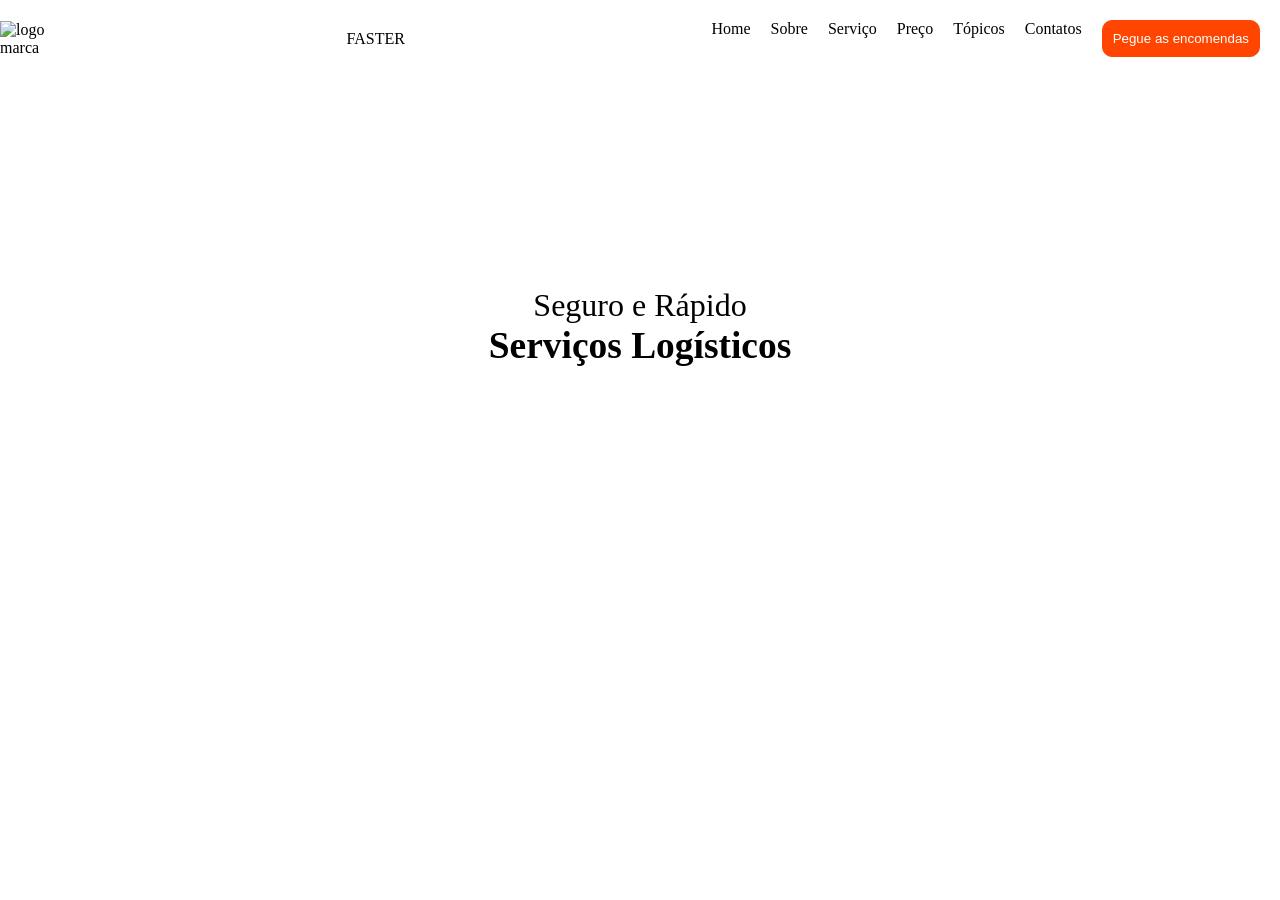
==== landpageex.html @ 6897a3f4 "add site principal e folha de estilo" ====
<!DOCTYPE html>
<html lang="pt-br">
  <head>
    <meta charset="UTF-8" />
    <meta name="viewport" content="width=device-width, initial-scale=1.0" />
    <title>FASTER</title>
    <link rel="stylesheet" href="pagestyle.css">
  </head>

  <body>
    <header class="naveg">
      <img
        class="img"
        src="https://encrypted-tbn0.gstatic.com/images?q=tbn:ANd9GcTDOIsJXj-jsWn_DzqWiy0N_G9Iv50aWRm6ng&s"
        alt="logo marca"
      />
      <div class="logo">FASTER</div>
      <nav class="lista">
          <ul class="opcoes">Home</ul>
          <ul class="opcoes">Sobre</ul>
          <ul class="opcoes">Serviço</ul>
          <ul class="opcoes">Preço</ul>
          <ul class="opcoes">Tópicos</ul>
          <ul class="opcoes">Contatos</ul>
          <ul><button>Pegue as encomendas</button></ul>
      </nav>
    </header>
    <main>
    <section class="image-log">
      <div class="text"></div>
        <p>Seguro e Rápido</p>
        <h3>Serviços Logísticos</h3>
      </div>
    </section>
    </main>
  </body>
</html>
---- pagestyle.css ----
* {
    margin: 0;
    padding: 0;
  }

 .naveg {
    display: flex;
    justify-content: space-between;
    align-items: center;
  }
  .lista {
    display: flex;
    flex-direction: center;
    justify-content: center;
    align-content: center;
    text-align: center;
    padding: 20px;
    margin: 0;
    gap: 20px; 
  }
  .img {
    display: flex;
    justify-content: flex-start;
    width: 60px;
  }
  .faster {
    display: flex;
    align-content: end;
    align-self: center;
    font-size: 25px;
    font-style: bold;
    color: orangered;
  }
  button {
    border: solid 1px orangered;
    border-radius: 10px;
    color: white;
    padding: 10px;
    background-color: orangered;
    transition: background-color   0.5s ease, color 0.5s ease;
  }
  button:hover {
    background-color: aliceblue;
    color: orangered;
  }
  .nav {
    display: flex;
    flex-flow: nowrap;
    justify-content: space-around;
    position: absolute;
    top: 5%;
    left: 50%;
    transform: translate(-50%, -50%);
  }
  .image-log {
    display: flex;
    flex-direction: column;
    justify-content: center;
    align-items: center;
    text-align: center;
    top: 50%;
    font-size: 200%;
    background-image: url(https://img.ibxk.com.br/2013/5/materias/4426485393141937-o.jpg);
    background-size: cover;
    background-repeat: no-repeat;
    height: 500px;
    filter: brightness(0.40);
  }
  .text {
    color: azure;
  }
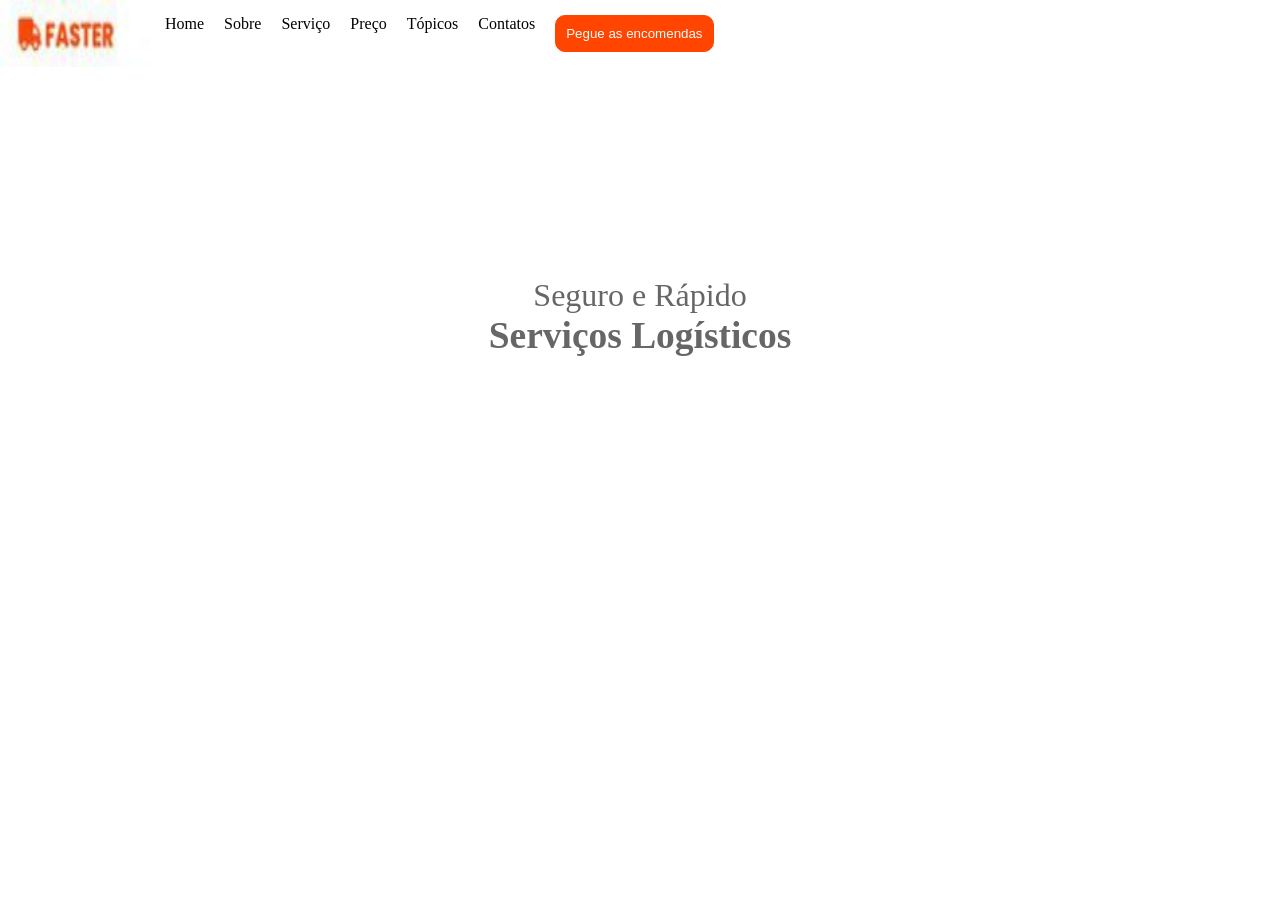
==== commit 9a000cad: "foi o que consegui fazer" ====
--- a/landpageex.html
+++ b/landpageex.html
@@ -8,13 +8,12 @@
   </head>
 
   <body>
-    <header class="naveg">
+    <header>
       <img
         class="img"
-        src="https://encrypted-tbn0.gstatic.com/images?q=tbn:ANd9GcTDOIsJXj-jsWn_DzqWiy0N_G9Iv50aWRm6ng&s"
+        src="logo.jpeg"
         alt="logo marca"
       />
-      <div class="logo">FASTER</div>
       <nav class="lista">
           <ul class="opcoes">Home</ul>
           <ul class="opcoes">Sobre</ul>
--- a/pagestyle.css
+++ b/pagestyle.css
@@ -3,25 +3,30 @@
     padding: 0;
   }
 
- .naveg {
+ header {
     display: flex;
-    justify-content: space-between;
-    align-items: center;
+    justify-content: baseline;
+    align-content: center;
   }
   .lista {
     display: flex;
-    flex-direction: center;
-    justify-content: center;
+    justify-content: space-between;
     align-content: center;
-    text-align: center;
-    padding: 20px;
+    padding: 15px;
     margin: 0;
     gap: 20px; 
+  }
+  .opcoes:hover {
+    display: flex;
+    flex-wrap: nowrap;
+    background-color: orangered;
+    color: aliceblue;
+    font-weight: bold;
   }
   .img {
     display: flex;
     justify-content: flex-start;
-    width: 60px;
+    width: 150px;
   }
   .faster {
     display: flex;
@@ -32,26 +37,22 @@
     color: orangered;
   }
   button {
+    display: flex;
+    justify-content: flex-end;
+    align-self: flex-end;
     border: solid 1px orangered;
     border-radius: 10px;
     color: white;
     padding: 10px;
     background-color: orangered;
-    transition: background-color   0.5s ease, color 0.5s ease;
+    transition: background-color   0.2s ease, color 0.2s ease;
   }
   button:hover {
     background-color: aliceblue;
     color: orangered;
   }
-  .nav {
-    display: flex;
-    flex-flow: nowrap;
-    justify-content: space-around;
-    position: absolute;
-    top: 5%;
-    left: 50%;
-    transform: translate(-50%, -50%);
-  }
+  
+  
   .image-log {
     display: flex;
     flex-direction: column;
@@ -65,7 +66,6 @@
     background-repeat: no-repeat;
     height: 500px;
     filter: brightness(0.40);
+    color: white;
   }
-  .text {
-    color: azure;
-  }+  
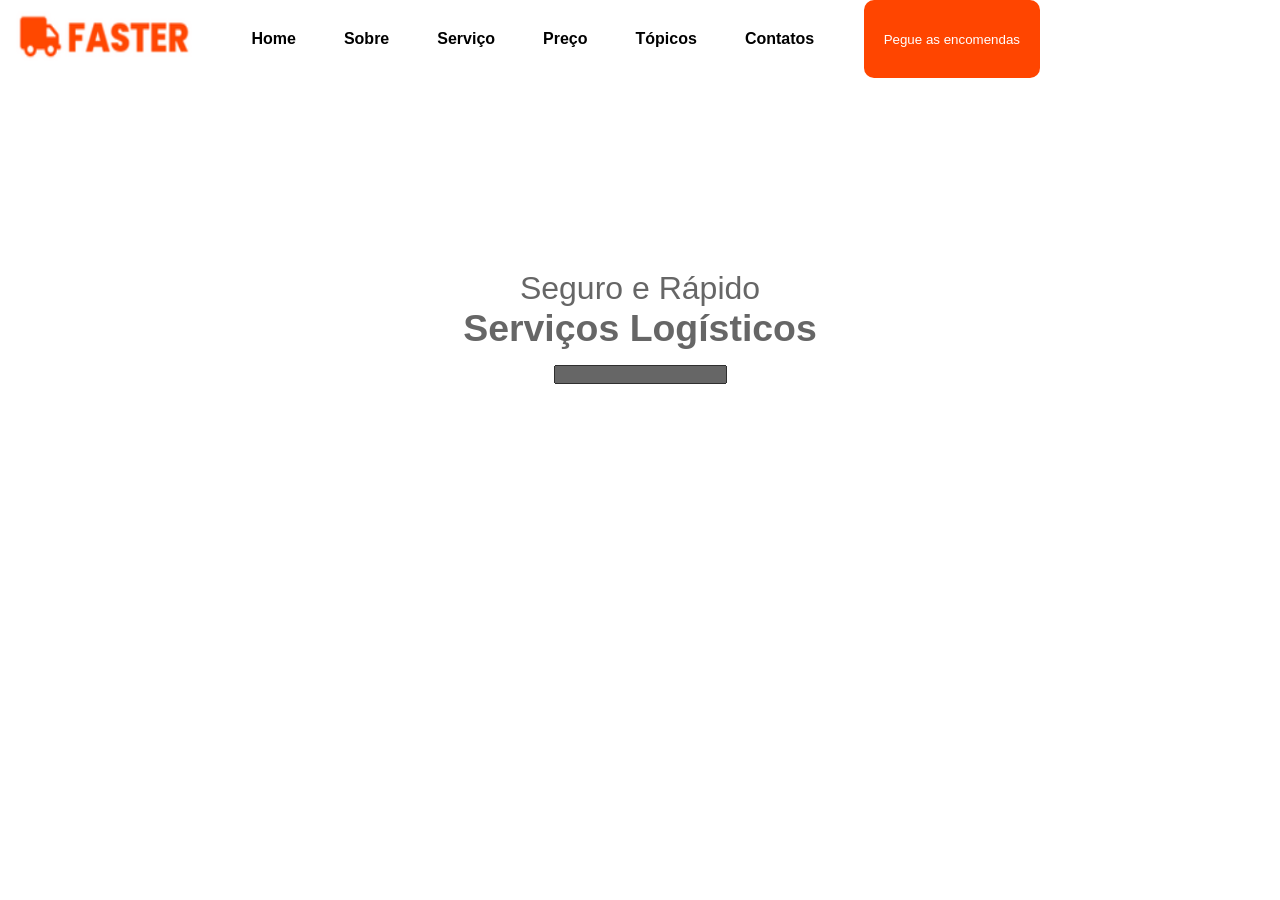
==== commit e311f86f: "feat: tentando fazer depois de muito tempo" ====
--- a/landpageex.html
+++ b/landpageex.html
@@ -10,26 +10,30 @@
   <body>
     <header>
       <img
-        class="img"
-        src="logo.jpeg"
+        class="logo"
+        src="logo.png"
         alt="logo marca"
       />
       <nav class="lista">
-          <ul class="opcoes">Home</ul>
-          <ul class="opcoes">Sobre</ul>
-          <ul class="opcoes">Serviço</ul>
-          <ul class="opcoes">Preço</ul>
-          <ul class="opcoes">Tópicos</ul>
-          <ul class="opcoes">Contatos</ul>
-          <ul><button>Pegue as encomendas</button></ul>
+          <a class="opcoes">Home</a>
+          <a class="opcoes">Sobre</a>
+          <a class="opcoes">Serviço</a>
+          <a class="opcoes">Preço</a>
+          <a class="opcoes">Tópicos</a>
+          <a class="opcoes">Contatos</a>
       </nav>
+      <button class="btn-encomendas">Pegue as encomendas</button>
     </header>
     <main>
     <section class="image-log">
-      <div class="text"></div>
+      <div class="text">
         <p>Seguro e Rápido</p>
         <h3>Serviços Logísticos</h3>
+        <input type="text" name="pesquisar" id="pesquisar">
       </div>
+    </section>
+    <section>
+
     </section>
     </main>
   </body>
--- a/pagestyle.css
+++ b/pagestyle.css
@@ -1,53 +1,52 @@
  * {
     margin: 0;
     padding: 0;
+    font-family: sans-serif;
   }
 
  header {
     display: flex;
-    justify-content: baseline;
-    align-content: center;
+    justify-content: space-between;
   }
   .lista {
     display: flex;
-    justify-content: space-between;
-    align-content: center;
-    padding: 15px;
-    margin: 0;
-    gap: 20px; 
+    position: relative;
+    justify-content: center;
+    flex-direction: row;
+    padding: 15px 20px;
+    gap: 8px; 
   }
+  .opcoes {
+    padding: 15px 20px;
+    width: auto;
+    font-weight: bolder;
+  }
+
   .opcoes:hover {
     display: flex;
     flex-wrap: nowrap;
     background-color: orangered;
     color: aliceblue;
     font-weight: bold;
+    
   }
-  .img {
-    display: flex;
-    justify-content: flex-start;
-    width: 150px;
+  .logo {
+    width: 12rem;
+    height: 4rem;
+    margin-left: 10px;
+    margin-top: 5px;
   }
-  .faster {
-    display: flex;
-    align-content: end;
-    align-self: center;
-    font-size: 25px;
-    font-style: bold;
-    color: orangered;
-  }
-  button {
-    display: flex;
-    justify-content: flex-end;
-    align-self: flex-end;
-    border: solid 1px orangered;
+  
+  .btn-encomendas {
+    margin-right: 15rem;
+    border: none;
     border-radius: 10px;
     color: white;
-    padding: 10px;
+    padding: 15px 20px;
     background-color: orangered;
     transition: background-color   0.2s ease, color 0.2s ease;
   }
-  button:hover {
+  .btn-encomendas:hover {
     background-color: aliceblue;
     color: orangered;
   }
@@ -67,5 +66,8 @@
     height: 500px;
     filter: brightness(0.40);
     color: white;
+    z-index: -1;
   }
+
+  
   
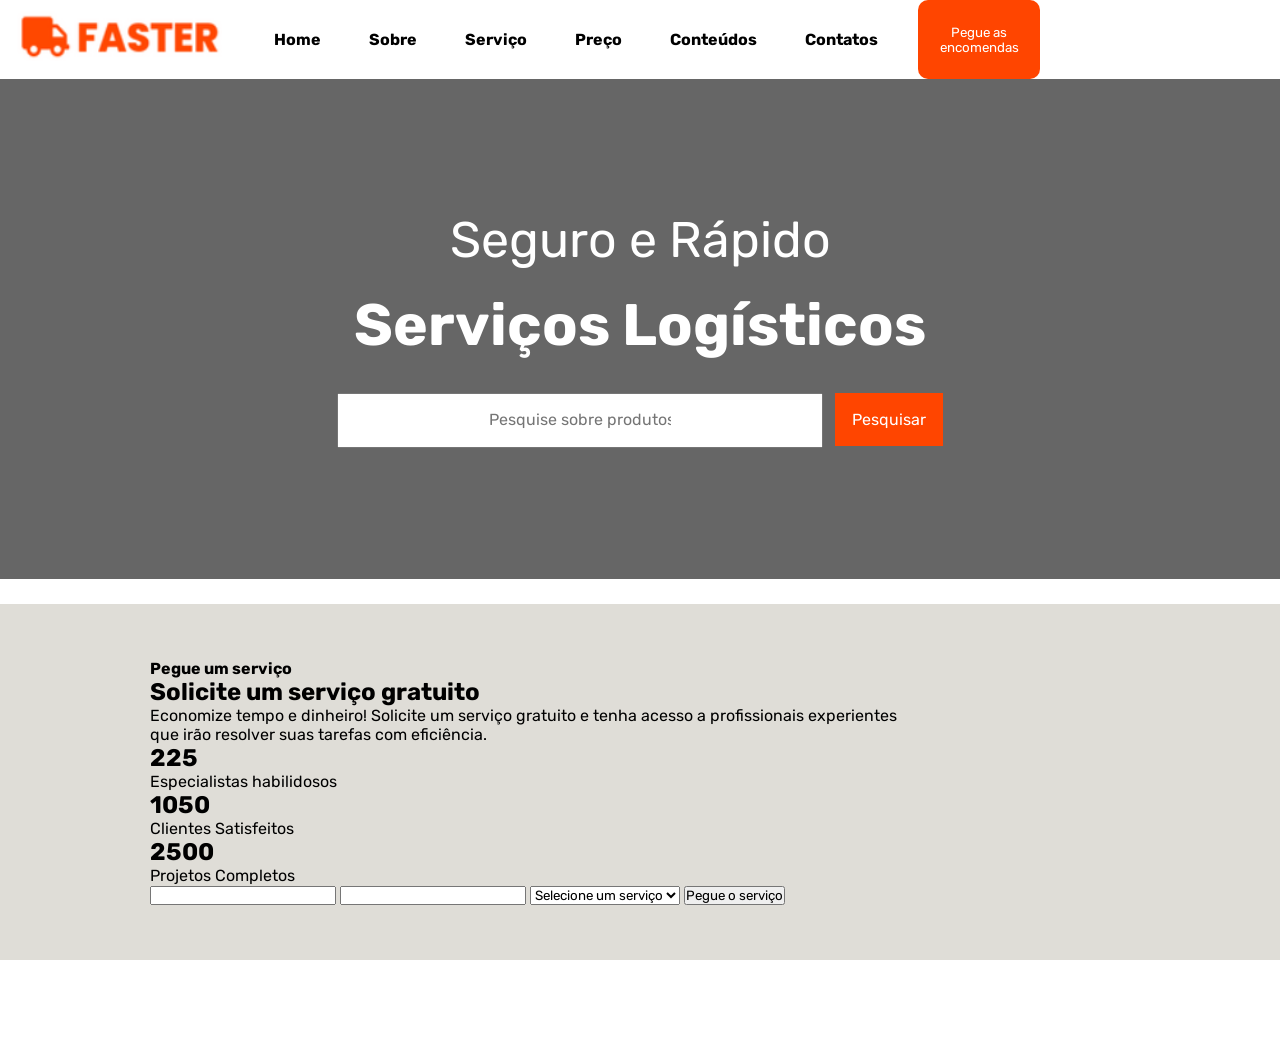
==== commit c83d3f07: "feat: continuando a outra parte" ====
--- a/landpageex.html
+++ b/landpageex.html
@@ -19,21 +19,40 @@
           <a class="opcoes">Sobre</a>
           <a class="opcoes">Serviço</a>
           <a class="opcoes">Preço</a>
-          <a class="opcoes">Tópicos</a>
+          <a class="opcoes">Conteúdos</a>
           <a class="opcoes">Contatos</a>
       </nav>
       <button class="btn-encomendas">Pegue as encomendas</button>
     </header>
     <main>
-    <section class="image-log">
-      <div class="text">
+    <section class="image">
+      <div class="content">
         <p>Seguro e Rápido</p>
         <h3>Serviços Logísticos</h3>
-        <input type="text" name="pesquisar" id="pesquisar">
+        <input type="text" name="pesquisar" id="pesquisar" placeholder="Pesquise sobre produtos e mais">
+        <button class="btn-pesquisa">Pesquisar</button>
       </div>
     </section>
-    <section>
-
+    <section class="pedir-servicos">
+        <h4>Pegue um serviço</h4>
+        <h1>Solicite um serviço gratuito</h1>
+        <p>Economize tempo e dinheiro! Solicite um serviço gratuito e tenha acesso a profissionais experientes <br> que irão resolver suas tarefas com eficiência.</p>
+        <div class="numeros-servicos">
+          <h1>225</h1>
+          <p>Especialistas habilidosos</p>
+          <h1>1050</h1>
+          <p>Clientes Satisfeitos</p>
+          <h1>2500</h1>
+          <p>Projetos Completos</p>
+        </div>
+        <form action="/servicos" class="pedidos-de-servico">
+          <input type="text" id="nome">
+          <input type="email" id="email">
+          <select name="servico" id="servico">
+            <option value="selecionar-servico" selected>Selecione um serviço</option>
+          </select>
+          <button>Pegue o serviço</button>
+        </form>
     </section>
     </main>
   </body>
--- a/pagestyle.css
+++ b/pagestyle.css
@@ -1,73 +1,136 @@
- * {
-    margin: 0;
-    padding: 0;
-    font-family: sans-serif;
-  }
+@import url("https://fonts.googleapis.com/css2?family=Rubik:ital,wght@0,300..900;1,300..900&display=swap");
 
- header {
-    display: flex;
-    justify-content: space-between;
-  }
-  .lista {
-    display: flex;
-    position: relative;
-    justify-content: center;
-    flex-direction: row;
-    padding: 15px 20px;
-    gap: 8px; 
-  }
-  .opcoes {
-    padding: 15px 20px;
-    width: auto;
-    font-weight: bolder;
-  }
+* {
+	margin: 0;
+	padding: 0;
+	font-family: "Rubik", sans-serif;
+}
 
-  .opcoes:hover {
-    display: flex;
-    flex-wrap: nowrap;
-    background-color: orangered;
-    color: aliceblue;
-    font-weight: bold;
-    
-  }
-  .logo {
-    width: 12rem;
-    height: 4rem;
-    margin-left: 10px;
-    margin-top: 5px;
-  }
-  
-  .btn-encomendas {
-    margin-right: 15rem;
-    border: none;
-    border-radius: 10px;
-    color: white;
-    padding: 15px 20px;
-    background-color: orangered;
-    transition: background-color   0.2s ease, color 0.2s ease;
-  }
-  .btn-encomendas:hover {
-    background-color: aliceblue;
-    color: orangered;
-  }
-  
-  
-  .image-log {
-    display: flex;
-    flex-direction: column;
-    justify-content: center;
-    align-items: center;
-    text-align: center;
-    top: 50%;
-    font-size: 200%;
-    background-image: url(https://img.ibxk.com.br/2013/5/materias/4426485393141937-o.jpg);
-    background-size: cover;
-    background-repeat: no-repeat;
-    height: 500px;
-    filter: brightness(0.40);
-    color: white;
-    z-index: -1;
-  }
+header {
+	display: flex;
+	justify-content: space-between;
+}
+.lista {
+	display: flex;
+	position: relative;
+	justify-content: center;
+	flex-direction: row;
+	padding: 15px 20px;
+	gap: 8px;
+	cursor: default;
+}
+.opcoes {
+	padding: 15px 20px;
+	width: auto;
+	font-weight: bolder;
+}
 
-  
-  +.opcoes:hover {
+	display: flex;
+	/* flex-wrap: nowrap; */
+	background-color: orangered;
+	color: aliceblue;
+	font-weight: bold;
+}
+.logo {
+	width: 14rem;
+	height: 4rem;
+	margin-left: 10px;
+	margin-top: 5px;
+}
+
+.btn-encomendas {
+	position: relative;
+	margin-right: 15rem;
+	border: none;
+	border-radius: 10px;
+	color: white;
+	padding: 10px 20px 10px 20px;
+	background-color: orangered;
+	transition: background-color 0.2s ease, color 0.2s ease;
+}
+.btn-encomendas:hover {
+	background-color: aliceblue;
+	color: orangered;
+}
+
+.image {
+	position: relative;
+	display: flex;
+	flex-direction: column;
+	justify-content: center;
+	align-items: center;
+	text-align: center;
+	background-image: url(https://img.ibxk.com.br/2013/5/materias/4426485393141937-o.jpg);
+	background-size: cover;
+	background-position: center;
+	height: 500px;
+	color: white;
+}
+
+.image:before {
+	content: "";
+	position: absolute;
+	top: 0;
+	left: 0;
+	width: 100%;
+	height: 100%;
+	background-color: rgba(0, 0, 0, 0.6); /* Escurece a imagem de fundo */
+	z-index: 1;
+}
+
+.content {
+	font-size: 50px;
+	position: relative;
+	z-index: 2;
+}
+
+.content p {
+	margin-bottom: 20px;
+}
+
+.content h3 {
+	margin-bottom: 18px;
+}
+
+#pesquisar {
+	padding: 18px 150px;
+	box-sizing: border-box;
+	text-align: left;
+}
+
+#pesquisar::placeholder {
+	width: 100%;
+	font-size: medium;
+}
+
+.btn-pesquisa {
+	padding: 17px;
+	gap: none;
+	background-color: orangered;
+	color: white;
+	border: none;
+	font-size: medium;
+}
+
+.btn-pesquisa:hover {
+	background-color: azure;
+	color: orangered;
+}
+
+.pedir-servicos {
+	background-color: rgb(223, 221, 215);
+	margin: 8% 0;
+	margin-top: 25px;
+	padding: 55px 150px;
+}
+
+
+.numeros-servicos {
+	display: block;
+	
+}
+
+.pedidos-de-servico {
+	margin-right: 150px;
+}
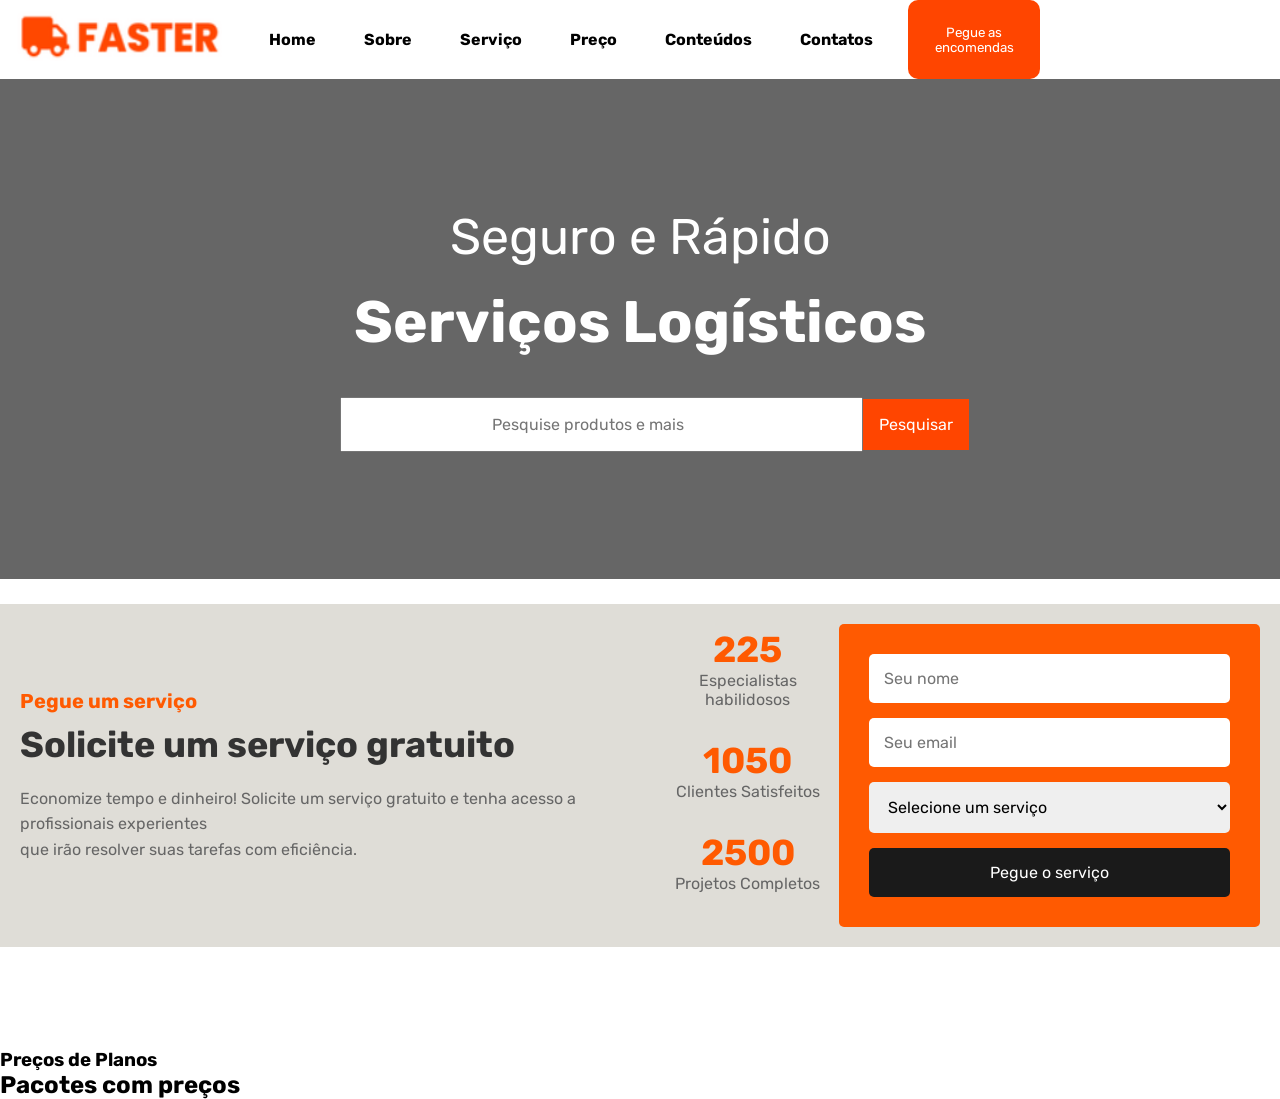
==== commit 95e6d0a3: "feat: 2 section finally" ====
--- a/landpageex.html
+++ b/landpageex.html
@@ -1,59 +1,79 @@
 <!DOCTYPE html>
 <html lang="pt-br">
-  <head>
-    <meta charset="UTF-8" />
-    <meta name="viewport" content="width=device-width, initial-scale=1.0" />
-    <title>FASTER</title>
-    <link rel="stylesheet" href="pagestyle.css">
-  </head>
 
-  <body>
-    <header>
-      <img
-        class="logo"
-        src="logo.png"
-        alt="logo marca"
-      />
-      <nav class="lista">
-          <a class="opcoes">Home</a>
-          <a class="opcoes">Sobre</a>
-          <a class="opcoes">Serviço</a>
-          <a class="opcoes">Preço</a>
-          <a class="opcoes">Conteúdos</a>
-          <a class="opcoes">Contatos</a>
-      </nav>
-      <button class="btn-encomendas">Pegue as encomendas</button>
-    </header>
-    <main>
+<head>
+  <meta charset="UTF-8" />
+  <meta name="viewport" content="width=device-width, initial-scale=1.0" />
+  <title>FASTER</title>
+  <link rel="stylesheet" href="pagestyle.css">
+</head>
+
+<body>
+  <header>
+    <img class="logo" src="logo.png" alt="logo marca" />
+    <nav class="lista">
+      <a class="opcoes">Home</a>
+      <a class="opcoes">Sobre</a>
+      <a class="opcoes">Serviço</a>
+      <a class="opcoes">Preço</a>
+      <a class="opcoes">Conteúdos</a>
+      <a class="opcoes">Contatos</a>
+    </nav>
+    <button class="btn-encomendas">Pegue as encomendas</button>
+  </header>
+  <main>
     <section class="image">
       <div class="content">
         <p>Seguro e Rápido</p>
         <h3>Serviços Logísticos</h3>
-        <input type="text" name="pesquisar" id="pesquisar" placeholder="Pesquise sobre produtos e mais">
+        <div class="search-service">
+          <input type="text" name="pesquisar" id="pesquisar" placeholder="Pesquise produtos e mais">
         <button class="btn-pesquisa">Pesquisar</button>
+        </div>
       </div>
     </section>
-    <section class="pedir-servicos">
+    <section class="order-services">
+      <div class="text-getquote">
         <h4>Pegue um serviço</h4>
         <h1>Solicite um serviço gratuito</h1>
-        <p>Economize tempo e dinheiro! Solicite um serviço gratuito e tenha acesso a profissionais experientes <br> que irão resolver suas tarefas com eficiência.</p>
-        <div class="numeros-servicos">
-          <h1>225</h1>
-          <p>Especialistas habilidosos</p>
-          <h1>1050</h1>
-          <p>Clientes Satisfeitos</p>
-          <h1>2500</h1>
-          <p>Projetos Completos</p>
+        <p>Economize tempo e dinheiro! Solicite um serviço gratuito e tenha acesso a profissionais experientes <br> que
+          irão resolver suas tarefas com eficiência.</p>
+      </div>
+      <div class="num-services">
+        <h1>225</h1>
+        <p>Especialistas habilidosos</p>
+        <h1>1050</h1>
+        <p>Clientes Satisfeitos</p>
+        <h1>2500</h1>
+        <p>Projetos Completos</p>
+      </div>
+      <form action="/servicos" class="orders-services">
+        <input type="text" id="nome" placeholder="Seu nome">
+        <input type="email" id="email" placeholder="Seu email">
+        <select name="servico" id="servico">
+          <option value="selecionar-servico" selected>Selecione um serviço</option>
+        </select>
+        <button>Pegue o serviço</button>
+      </form>
+    </section>
+    <section class="plan-prices">
+      <div class="title-plan"> 
+          <h3>Preços de Planos</h3>
+          <h1>Pacotes com preços</h1>
+      </div>
+        <div class="plan-basic">
+
         </div>
-        <form action="/servicos" class="pedidos-de-servico">
-          <input type="text" id="nome">
-          <input type="email" id="email">
-          <select name="servico" id="servico">
-            <option value="selecionar-servico" selected>Selecione um serviço</option>
-          </select>
-          <button>Pegue o serviço</button>
-        </form>
+        <div class="plan-premium">
+
+        </div>
+        <div class="plan-business">
+
+        </div>
     </section>
-    </main>
-  </body>
-</html>
+  </main>
+</body>
+<footer>
+  
+</footer>
+</html>
--- a/pagestyle.css
+++ b/pagestyle.css
@@ -15,7 +15,7 @@
 	position: relative;
 	justify-content: center;
 	flex-direction: row;
-	padding: 15px 20px;
+	padding: 15px;
 	gap: 8px;
 	cursor: default;
 }
@@ -90,13 +90,21 @@
 }
 
 .content h3 {
-	margin-bottom: 18px;
+	margin-bottom: 40px;
+}
+
+.search-service {
+	display: flex;
+	align-items: center;
+	width: 100%;
+	max-width: 600px;
 }
 
 #pesquisar {
-	padding: 18px 150px;
+	flex-grow: 1;
+	padding: 16px 150px;
 	box-sizing: border-box;
-	text-align: left;
+	font-size: medium;
 }
 
 #pesquisar::placeholder {
@@ -105,12 +113,12 @@
 }
 
 .btn-pesquisa {
-	padding: 17px;
-	gap: none;
+	padding: 16px;
 	background-color: orangered;
 	color: white;
 	border: none;
 	font-size: medium;
+	cursor: pointer;
 }
 
 .btn-pesquisa:hover {
@@ -118,19 +126,90 @@
 	color: orangered;
 }
 
-.pedir-servicos {
+.text-getquote {
+	width: 50%;
+	padding-right: 15px;
+}
+
+.text-getquote h1 {
+	font-size: 36px;
+	color: #333;
+	margin-bottom: 20px;
+  }
+  
+  .text-getquote h4 {
+	font-size: 20px;
+	color: #ff5a01;
+	margin-bottom: 10px;
+  }
+  
+  .text-getquote p {
+	font-size: 16px;
+	color: #666;
+	line-height: 1.6;
+  }
+
+.order-services {
 	background-color: rgb(223, 221, 215);
 	margin: 8% 0;
 	margin-top: 25px;
-	padding: 55px 150px;
-}
-
-
-.numeros-servicos {
-	display: block;
-	
-}
-
-.pedidos-de-servico {
-	margin-right: 150px;
-}+	padding: 20px;
+	display: flex;
+	justify-content: space-between;
+	align-items: center;
+}
+
+
+.num-services {
+	text-align: center;
+	margin-left: 20px;
+  }
+  
+  .num-services h1 {
+	font-size: 36px;
+	color: #ff5a01;
+  }
+  
+  .num-services p {
+	font-size: 16px;
+	color: #666;
+	margin-bottom: 30px;
+  }
+
+  .orders-services {
+	display: flex;
+	flex-direction: column;
+	gap: 15px;
+	width: 30%;
+	background-color: #ff5a01;
+	padding: 30px;
+	border-radius: 5px;
+  }
+  
+  .orders-services input {
+	padding: 15px;
+	border: none;
+	border-radius: 5px;
+	font-size: 16px;
+   }
+  .orders-services select {
+	width: 100%;
+	padding: 15px;
+	border: none;
+	border-radius: 5px;
+	font-size: 16px;
+  }
+  
+  .orders-services button {
+	padding: 15px;
+	background-color: #1a1a1a;
+	color: white;
+	border: none;
+	border-radius: 5px;
+	font-size: 16px;
+	cursor: pointer;
+  }
+  
+  .orders-services button:hover {
+	background-color: #333;
+  }
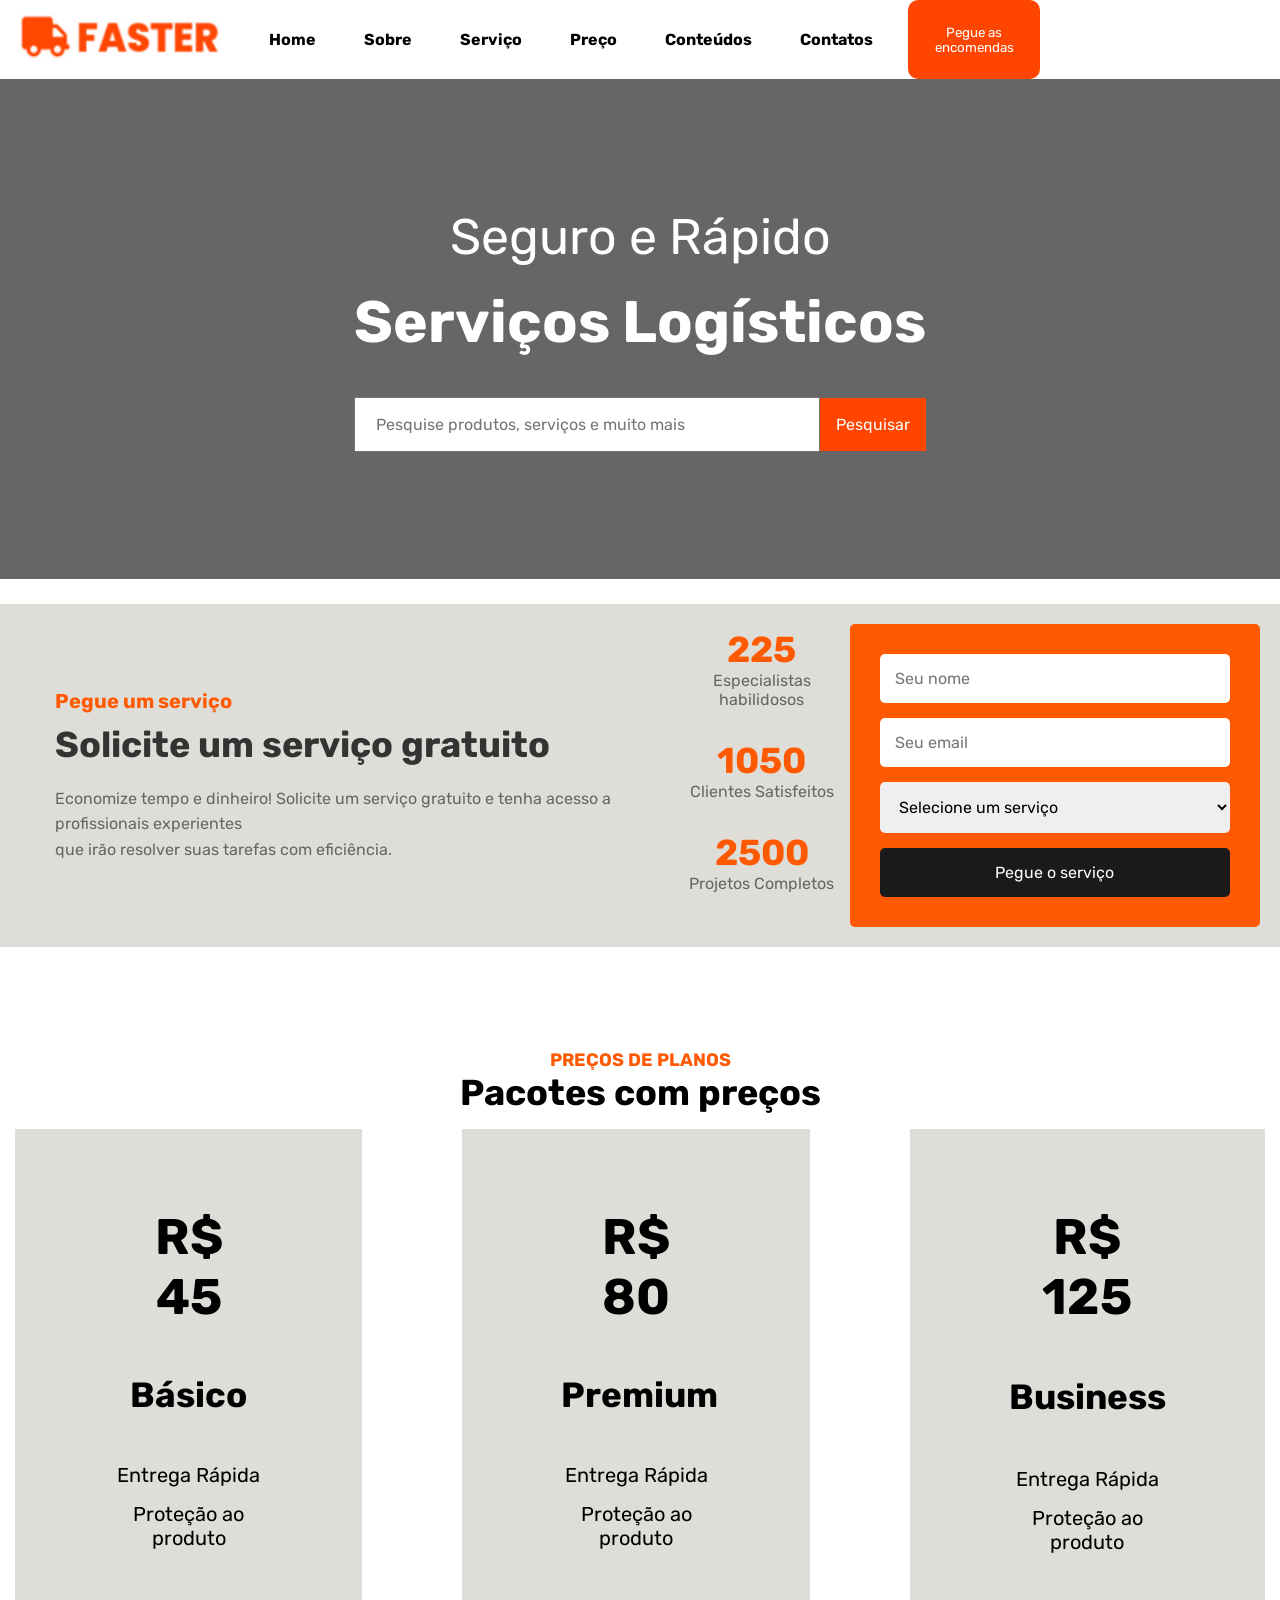
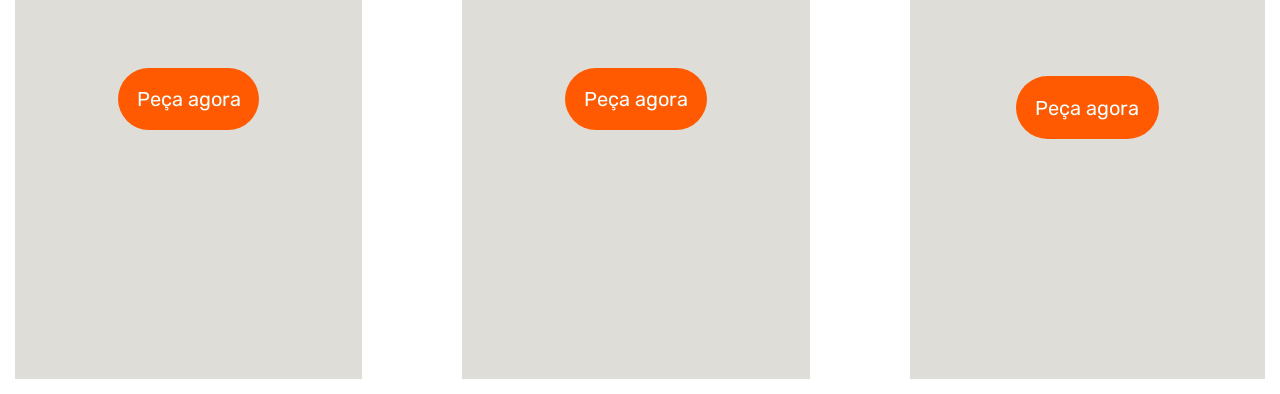
==== commit 2e115260: "feat: finalizando a parte de planos" ====
--- a/landpageex.html
+++ b/landpageex.html
@@ -27,8 +27,8 @@
         <p>Seguro e Rápido</p>
         <h3>Serviços Logísticos</h3>
         <div class="search-service">
-          <input type="text" name="pesquisar" id="pesquisar" placeholder="Pesquise produtos e mais">
-        <button class="btn-pesquisa">Pesquisar</button>
+          <input type="text" name="pesquisar" id="pesquisar" placeholder="Pesquise produtos, serviços e muito mais">
+          <button class="btn-pesquisa">Pesquisar</button>
         </div>
       </div>
     </section>
@@ -57,23 +57,44 @@
       </form>
     </section>
     <section class="plan-prices">
-      <div class="title-plan"> 
-          <h3>Preços de Planos</h3>
-          <h1>Pacotes com preços</h1>
+      <div class="title-plan">
+        <h3>Preços de Planos</h3>
+        <h1>Pacotes com preços</h1>
       </div>
+      <div class="plans">
         <div class="plan-basic">
-
+          <div>
+            <h1>R$ 45</h1>
+            <h2>Básico</h2>
+            <p>Entrega Rápida</p>
+            <p>Proteção ao produto</p>
+            <button>Peça agora</button>
+          </div>
         </div>
         <div class="plan-premium">
-
+          <div>
+            <h1>R$ 80</h1>
+            <h2>Premium</h2>
+            <p>Entrega Rápida</p>
+            <p>Proteção ao produto</p>
+            <button>Peça agora</button>
+          </div>
         </div>
         <div class="plan-business">
-
+          <div>
+            <h1>R$ 125</h1>
+            <h2>Business</h2>
+            <p>Entrega Rápida</p>
+            <p>Proteção ao produto</p>
+            <button>Peça agora</button>
+          </div>
         </div>
+      </div>
     </section>
   </main>
 </body>
 <footer>
-  
+
 </footer>
+
 </html>
--- a/pagestyle.css
+++ b/pagestyle.css
@@ -102,9 +102,10 @@
 
 #pesquisar {
 	flex-grow: 1;
-	padding: 16px 150px;
+	padding: 16px 20px;
 	box-sizing: border-box;
 	font-size: medium;
+	height: 55px;
 }
 
 #pesquisar::placeholder {
@@ -119,6 +120,7 @@
 	border: none;
 	font-size: medium;
 	cursor: pointer;
+	height: 53px;
 }
 
 .btn-pesquisa:hover {
@@ -129,6 +131,7 @@
 .text-getquote {
 	width: 50%;
 	padding-right: 15px;
+	margin-left: 35px;
 }
 
 .text-getquote h1 {
@@ -150,7 +153,7 @@
   }
 
 .order-services {
-	background-color: rgb(223, 221, 215);
+	background-color: #dfddd7;
 	margin: 8% 0;
 	margin-top: 25px;
 	padding: 20px;
@@ -213,3 +216,71 @@
   .orders-services button:hover {
 	background-color: #333;
   }
+
+  .plan-prices {
+	text-align: center;
+  }
+
+  .title-plan {
+	margin: 10px;
+  }
+
+  .title-plan h3 {
+	font-size: 18px;
+	text-transform: uppercase;
+	color: #ff5a01;
+  }
+
+  .title-plan h1 {
+	font-size: 36px;
+  }
+
+  .plans {
+	display: flex;
+	justify-content: center;
+	margin: 15px;
+	text-align: center;
+	gap: 8%;
+  }
+
+  .plans h1 {
+	font-size: 50px;
+	margin: 30px;
+  }
+
+  .plans h2 {
+	margin: 25% 10%;
+	font-size: 35px;
+	/* background-color: #ff5a01; */
+  }
+
+  .plans p {
+	font-size: 20px;
+	margin: 15px;
+  }
+
+  .plans button {
+	margin-top: 55%;
+	padding: 10%;
+	font-size: 20px;
+	background-color: #ff5a01;
+	border: none;
+	cursor: pointer;
+	border-radius: 40px;
+	color: azure;
+  }
+
+  .plan-basic {
+	padding: 3rem 5rem 15rem 5rem;
+	background-color: #dfddd7;
+  }
+
+  .plan-premium {
+	padding: 3rem 5rem 15rem 5rem;
+	background-color: #dfddd7;
+  }
+
+  .plan-business {
+	padding: 3rem 5rem 15rem 5rem;
+	background-color: #dfddd7;
+  }
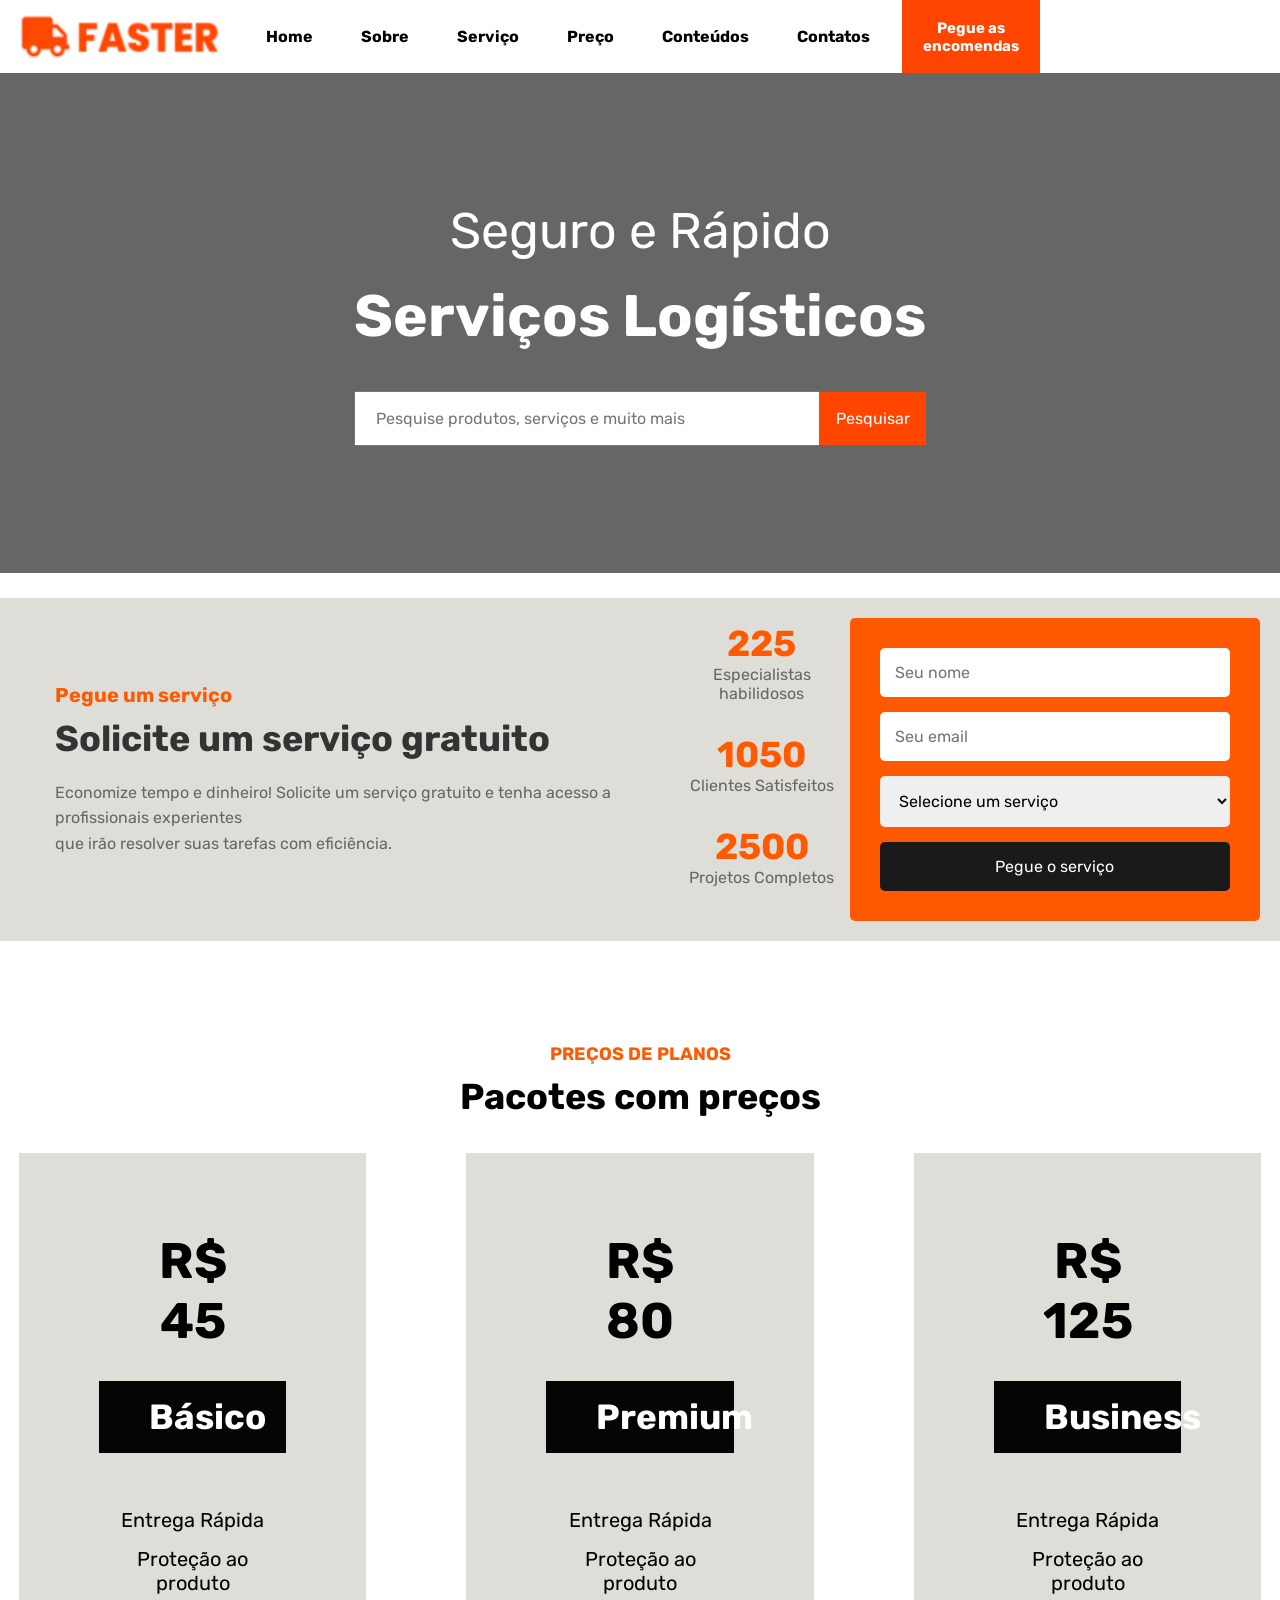
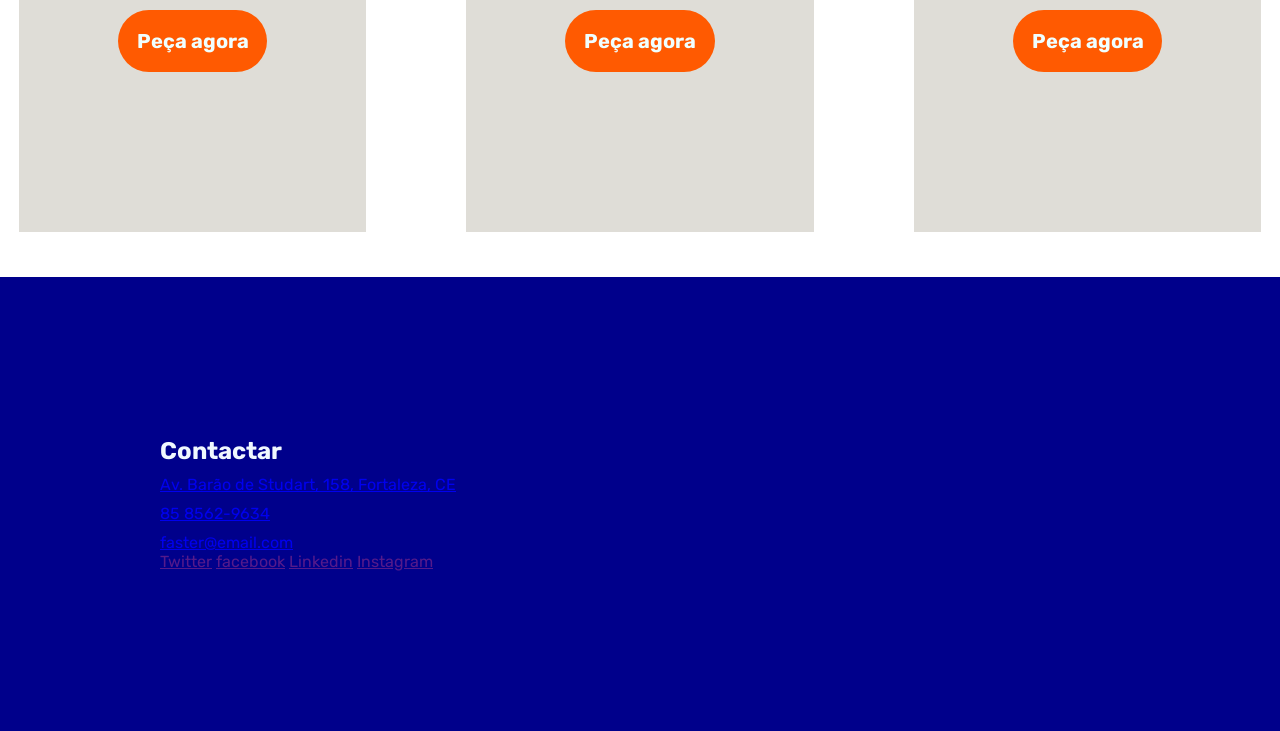
==== commit 077d1b07: "feat: making footer" ====
--- a/landpageex.html
+++ b/landpageex.html
@@ -11,13 +11,13 @@
 <body>
   <header>
     <img class="logo" src="logo.png" alt="logo marca" />
-    <nav class="lista">
-      <a class="opcoes">Home</a>
-      <a class="opcoes">Sobre</a>
-      <a class="opcoes">Serviço</a>
-      <a class="opcoes">Preço</a>
-      <a class="opcoes">Conteúdos</a>
-      <a class="opcoes">Contatos</a>
+    <nav class="list">
+      <a class="options">Home</a>
+      <a class="options">Sobre</a>
+      <a class="options">Serviço</a>
+      <a class="options">Preço</a>
+      <a class="options">Conteúdos</a>
+      <a class="options">Contatos</a>
     </nav>
     <button class="btn-encomendas">Pegue as encomendas</button>
   </header>
@@ -66,35 +66,54 @@
           <div>
             <h1>R$ 45</h1>
             <h2>Básico</h2>
-            <p>Entrega Rápida</p>
-            <p>Proteção ao produto</p>
-            <button>Peça agora</button>
+            <div class="centralize">
+              <p>Entrega Rápida</p>
+              <p>Proteção ao produto</p>
+            </div>
           </div>
+          <button>Peça agora</button>
         </div>
         <div class="plan-premium">
           <div>
             <h1>R$ 80</h1>
             <h2>Premium</h2>
-            <p>Entrega Rápida</p>
-            <p>Proteção ao produto</p>
-            <button>Peça agora</button>
+            <div class="centralize">
+              <p>Entrega Rápida</p>
+              <p>Proteção ao produto</p>
+            </div>
           </div>
+          <button>Peça agora</button>
         </div>
         <div class="plan-business">
           <div>
             <h1>R$ 125</h1>
             <h2>Business</h2>
-            <p>Entrega Rápida</p>
-            <p>Proteção ao produto</p>
-            <button>Peça agora</button>
+            <div class="centralize">
+              <p>Entrega Rápida</p>
+              <p>Proteção ao produto</p>
+            </div>
           </div>
+          <button>Peça agora</button>
         </div>
       </div>
     </section>
   </main>
 </body>
 <footer>
-
+  <div class="links">
+    <adress class="contacts">
+      <h2>Contactar</h2>
+      <a href="#">Av. Barão de Studart, 158, Fortaleza, CE</a>
+      <a href="#">85 8562-9634</a>
+      <a href="#">faster@email.com</a>
+    </adress>
+    <div class="media">
+      <a href="">Twitter</a>
+      <a href="">facebook</a>
+      <a href="">Linkedin</a>
+      <a href="">Instagram</a>
+    </div>
+  </div>
 </footer>
 
 </html>
--- a/pagestyle.css
+++ b/pagestyle.css
@@ -10,22 +10,22 @@
 	display: flex;
 	justify-content: space-between;
 }
-.lista {
+.list {
 	display: flex;
 	position: relative;
 	justify-content: center;
 	flex-direction: row;
-	padding: 15px;
+	padding: 12px;
 	gap: 8px;
 	cursor: default;
 }
-.opcoes {
+.options {
 	padding: 15px 20px;
 	width: auto;
 	font-weight: bolder;
 }
 
-.opcoes:hover {
+.options:hover {
 	display: flex;
 	/* flex-wrap: nowrap; */
 	background-color: orangered;
@@ -43,9 +43,10 @@
 	position: relative;
 	margin-right: 15rem;
 	border: none;
-	border-radius: 10px;
-	color: white;
-	padding: 10px 20px 10px 20px;
+	font-size: 15px;
+	color: white;
+	font-weight: bold;
+	padding: 5px 20px 5px 20px;
 	background-color: orangered;
 	transition: background-color 0.2s ease, color 0.2s ease;
 }
@@ -138,19 +139,19 @@
 	font-size: 36px;
 	color: #333;
 	margin-bottom: 20px;
-  }
-  
-  .text-getquote h4 {
+}
+
+.text-getquote h4 {
 	font-size: 20px;
 	color: #ff5a01;
 	margin-bottom: 10px;
-  }
-  
-  .text-getquote p {
+}
+
+.text-getquote p {
 	font-size: 16px;
 	color: #666;
 	line-height: 1.6;
-  }
+}
 
 .order-services {
 	background-color: #dfddd7;
@@ -162,24 +163,23 @@
 	align-items: center;
 }
 
-
 .num-services {
 	text-align: center;
 	margin-left: 20px;
-  }
-  
-  .num-services h1 {
+}
+
+.num-services h1 {
 	font-size: 36px;
 	color: #ff5a01;
-  }
-  
-  .num-services p {
+}
+
+.num-services p {
 	font-size: 16px;
 	color: #666;
 	margin-bottom: 30px;
-  }
-
-  .orders-services {
+}
+
+.orders-services {
 	display: flex;
 	flex-direction: column;
 	gap: 15px;
@@ -187,23 +187,23 @@
 	background-color: #ff5a01;
 	padding: 30px;
 	border-radius: 5px;
-  }
-  
-  .orders-services input {
+}
+
+.orders-services input {
 	padding: 15px;
 	border: none;
 	border-radius: 5px;
 	font-size: 16px;
-   }
-  .orders-services select {
+}
+.orders-services select {
 	width: 100%;
 	padding: 15px;
 	border: none;
 	border-radius: 5px;
 	font-size: 16px;
-  }
-  
-  .orders-services button {
+}
+
+.orders-services button {
 	padding: 15px;
 	background-color: #1a1a1a;
 	color: white;
@@ -211,76 +211,104 @@
 	border-radius: 5px;
 	font-size: 16px;
 	cursor: pointer;
-  }
-  
-  .orders-services button:hover {
+}
+
+.orders-services button:hover {
 	background-color: #333;
-  }
-
-  .plan-prices {
+}
+
+.plan-prices {
 	text-align: center;
-  }
-
-  .title-plan {
+}
+
+.title-plan {
 	margin: 10px;
-  }
-
-  .title-plan h3 {
+}
+
+.title-plan h3 {
 	font-size: 18px;
 	text-transform: uppercase;
 	color: #ff5a01;
-  }
-
-  .title-plan h1 {
+}
+
+.title-plan h1 {
+	margin-top: 10px;
 	font-size: 36px;
-  }
-
-  .plans {
+	margin-bottom: 35px;
+}
+
+.plans {
 	display: flex;
 	justify-content: center;
+	align-items: stretch;
 	margin: 15px;
 	text-align: center;
 	gap: 8%;
-  }
-
-  .plans h1 {
+}
+
+.plans h1 {
 	font-size: 50px;
 	margin: 30px;
-  }
-
-  .plans h2 {
-	margin: 25% 10%;
+}
+
+.plans h2 {
+	margin: 10px 0;
 	font-size: 35px;
-	/* background-color: #ff5a01; */
-  }
-
-  .plans p {
+	background-color: #050505;
+	color: white;
+	padding: 15px 50px;
+}
+
+.plans p {
 	font-size: 20px;
 	margin: 15px;
-  }
-
-  .plans button {
-	margin-top: 55%;
+}
+
+.centralize {
+	margin-top: 55px;
+}
+
+.plans button {
 	padding: 10%;
 	font-size: 20px;
+	font-weight: bolder;
 	background-color: #ff5a01;
 	border: none;
 	cursor: pointer;
 	border-radius: 40px;
 	color: azure;
-  }
-
-  .plan-basic {
-	padding: 3rem 5rem 15rem 5rem;
+}
+
+.plans button:hover {
+	background-color: aliceblue;
+	color: #1a1a1a;
+}
+
+.plan-basic,
+.plan-premium,
+.plan-business {
+	padding: 3rem 5rem 10rem 5rem;
 	background-color: #dfddd7;
-  }
-
-  .plan-premium {
-	padding: 3rem 5rem 15rem 5rem;
-	background-color: #dfddd7;
-  }
-
-  .plan-business {
-	padding: 3rem 5rem 15rem 5rem;
-	background-color: #dfddd7;
-  }+	width: 15%;
+}
+
+
+footer {
+	background-color: darkblue;
+	margin-top: 45px;
+}
+
+footer h2 {
+	color: aliceblue;
+}
+
+.links {
+	margin-left: 0;
+	padding: 10rem;
+}
+
+.contacts {
+	display: flex;
+	flex-direction: column;
+	gap: 10px;
+}
